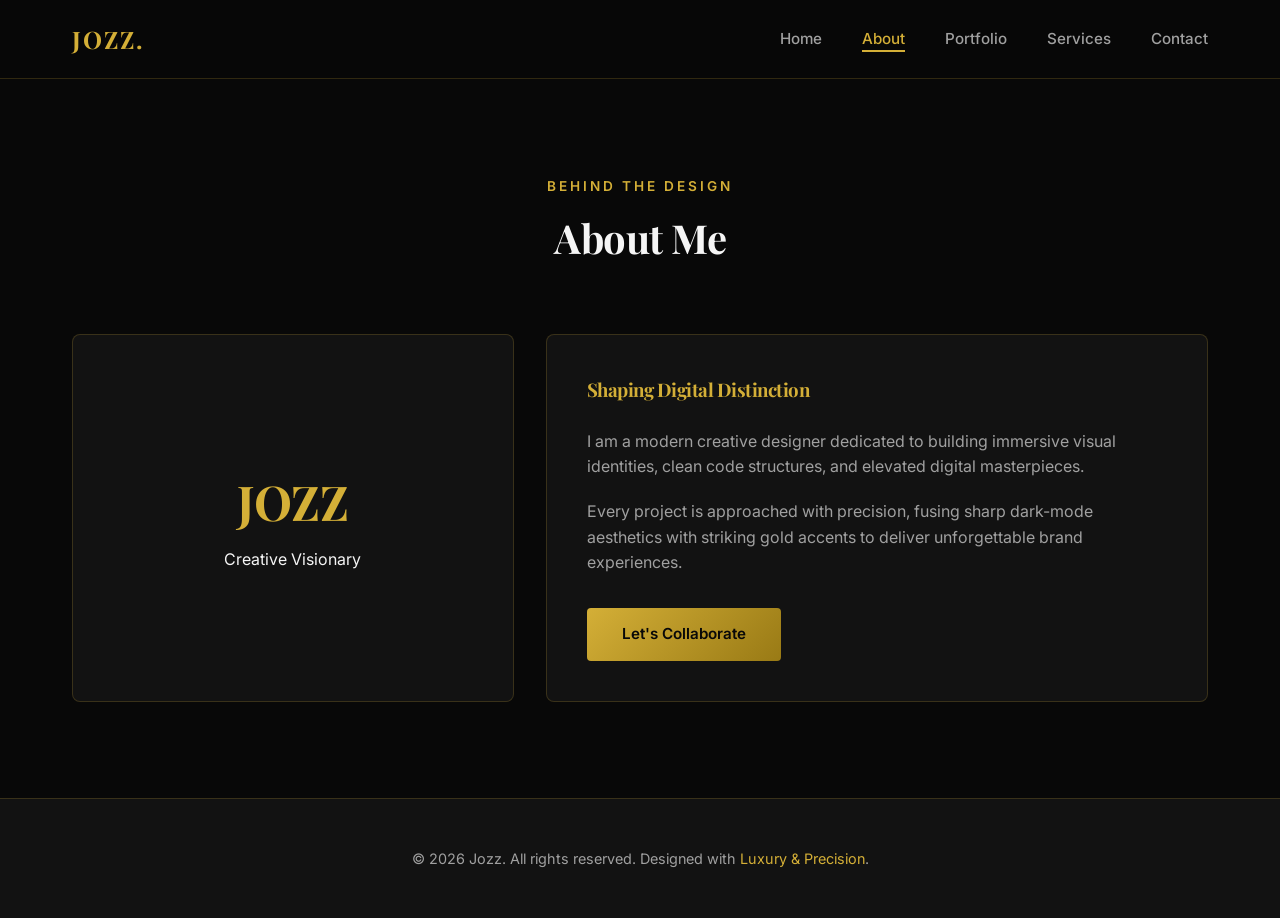
==== about.html @ b56ae539 "Create about.html" ====
<!DOCTYPE html>
<html lang="en">
<head>
<meta charset="UTF-8">
<meta name="viewport" content="width=device-width, initial-scale=1.0">
<title>About | Jozz</title>
<link rel="stylesheet" href="style.css">
<link href="https://fonts.googleapis.com/css2?family=Inter:wght@400;500;600&family=Playfair+Display:wght@700&display=swap" rel="stylesheet">
</head>
<body>
<header>
<div class="nav-container">
<a href="index.html" class="logo">JOZZ.</a>
<nav>
<ul class="nav-links">
<li><a href="index.html">Home</a></li>
<li><a href="about.html">About</a></li>
<li><a href="portfolio.html">Portfolio</a></li>
<li><a href="services.html">Services</a></li>
<li><a href="contact.html">Contact</a></li>
</ul>
</nav>
<div class="menu-toggle">☰</div>
</div>
</header>

<main>
<section class="section">
<div class="section-header">
<span>Behind The Design</span>
<h2>About Me</h2>
</div>
<div class="grid-3" style="grid-template-columns: 1fr 1.5fr;">
<div class="card" style="display:flex; align-items:center; justify-content:center; text-align:center;">
<div>
<h3 style="color: var(--gold); font-size: 3rem; margin-bottom: 0.5rem;">JOZZ</h3>
<p>Creative Visionary</p>
</div>
</div>
<div class="card">
<h3 style="margin-bottom: 1.5rem; color: var(--gold);">Shaping Digital Distinction</h3>
<p style="color: var(--text-muted); margin-bottom: 1.2rem;">I am a modern creative designer dedicated to building immersive visual identities, clean code structures, and elevated digital masterpieces.</p>
<p style="color: var(--text-muted); margin-bottom: 2rem;">Every project is approached with precision, fusing sharp dark-mode aesthetics with striking gold accents to deliver unforgettable brand experiences.</p>
<a href="contact.html" class="btn btn-primary">Let's Collaborate</a>
</div>
</div>
</section>
</main>

<footer>
<p>&copy; 2026 Jozz. All rights reserved. Designed with <span>Luxury & Precision</span>.</p>
</footer>

<script src="script.js"></script>
</body>
</html>
---- style.css ----
:root {
--bg-deep: #080808;
--bg-surface: #121212;
--bg-card: #1a1a1a;
--gold: #D4AF37;
--gold-light: #F3E5AB;
--gold-dark: #997A15;
--text-main: #F5F5F5;
--text-muted: #A0A0A0;
--border-color: rgba(212, 175, 55, 0.2);
--transition: all 0.4s cubic-bezier(0.16, 1, 0.3, 1);
}

* {
margin: 0;
padding: 0;
box-sizing: border-box;
}

html {
scroll-behavior: smooth;
}

body {
background-color: var(--bg-deep);
color: var(--text-main);
font-family: 'Inter', -apple-system, BlinkMacSystemFont, sans-serif;
line-height: 1.6;
overflow-x: hidden;
}

h1, h2, h3, h4, h5, h6 {
font-family: 'Playfair Display', serif;
font-weight: 700;
letter-spacing: -0.5px;
}

a {
text-decoration: none;
color: inherit;
transition: var(--transition);
}

ul {
list-style: none;
}

header {
position: fixed;
top: 0;
left: 0;
width: 100%;
z-index: 1000;
background: rgba(8, 8, 8, 0.85);
backdrop-filter: blur(12px);
border-bottom: 1px solid var(--border-color);
}

.nav-container {
max-width: 1200px;
margin: 0 auto;
padding: 1.25rem 2rem;
display: flex;
justify-content: space-between;
align-items: center;
}

.logo {
font-size: 1.5rem;
font-family: 'Playfair Display', serif;
color: var(--gold);
letter-spacing: 2px;
font-weight: 700;
}

.nav-links {
display: flex;
gap: 2.5rem;
}

.nav-links a {
font-size: 0.95rem;
font-weight: 500;
color: var(--text-muted);
position: relative;
}

.nav-links a:hover,
.nav-links a.active {
color: var(--gold);
}

.nav-links a::after {
content: '';
position: absolute;
width: 0;
height: 2px;
bottom: -4px;
left: 0;
background-color: var(--gold);
transition: var(--transition);
}

.nav-links a:hover::after,
.nav-links a.active::after {
width: 100%;
}

.menu-toggle {
display: none;
cursor: pointer;
font-size: 1.5rem;
color: var(--gold);
}

main {
padding-top: 5rem;
}

.section {
padding: 6rem 2rem;
max-width: 1200px;
margin: 0 auto;
}

.section-header {
text-align: center;
margin-bottom: 4rem;
}

.section-header span {
color: var(--gold);
text-transform: uppercase;
letter-spacing: 3px;
font-size: 0.85rem;
font-weight: 600;
display: block;
margin-bottom: 0.5rem;
}

.section-header h2 {
font-size: 2.5rem;
color: var(--text-main);
}

.hero {
min-height: 90vh;
display: flex;
align-items: center;
justify-content: center;
text-align: center;
padding: 0 2rem;
background: radial-gradient(circle at center, rgba(212, 175, 55, 0.05) 0%, transparent 70%);
}

.hero-content h1 {
font-size: clamp(2.5rem, 5vw, 5rem);
margin-bottom: 1.5rem;
line-height: 1.1;
}

.hero-content h1 span {
color: var(--gold);
background: linear-gradient(135deg, var(--gold-light), var(--gold));
-webkit-background-clip: text;
-webkit-text-fill-color: transparent;
}

.hero-content p {
font-size: 1.15rem;
color: var(--text-muted);
max-width: 600px;
margin: 0 auto 2.5rem auto;
}

.btn-group {
display: flex;
gap: 1rem;
justify-content: center;
}

.btn {
padding: 0.9rem 2.2rem;
border-radius: 4px;
font-weight: 600;
font-size: 0.95rem;
cursor: pointer;
transition: var(--transition);
display: inline-block;
}

.btn-primary {
background: linear-gradient(135deg, var(--gold), var(--gold-dark));
color: var(--bg-deep);
border: none;
}

.btn-primary:hover {
transform: translateY(-2px);
box-shadow: 0 10px 20px rgba(212, 175, 55, 0.2);
}

.btn-outline {
background: transparent;
color: var(--gold);
border: 1px solid var(--gold);
}

.btn-outline:hover {
background: rgba(212, 175, 55, 0.1);
transform: translateY(-2px);
}

.grid-3 {
display: grid;
grid-template-columns: repeat(auto-fit, minmax(320px, 1fr));
gap: 2rem;
}

.card {
background-color: var(--bg-surface);
border: 1px solid var(--border-color);
border-radius: 8px;
padding: 2.5rem;
transition: var(--transition);
}

.card:hover {
transform: translateY(-5px);
border-color: var(--gold);
box-shadow: 0 15px 30px rgba(0,0,0,0.5);
}

.portfolio-grid {
display: grid;
grid-template-columns: repeat(auto-fit, minmax(350px, 1fr));
gap: 2rem;
}

.portfolio-item {
position: relative;
border-radius: 8px;
overflow: hidden;
background: var(--bg-surface);
border: 1px solid var(--border-color);
aspect-ratio: 4/3;
display: flex;
align-items: center;
justify-content: center;
}

.portfolio-placeholder {
width: 100%;
height: 100%;
background: linear-gradient(135deg, #151515, #222222);
display: flex;
flex-direction: column;
align-items: center;
justify-content: center;
padding: 2rem;
text-align: center;
transition: var(--transition);
}

.portfolio-item:hover .portfolio-placeholder {
transform: scale(1.03);
}

.portfolio-placeholder h3 {
color: var(--gold);
margin-bottom: 0.5rem;
font-size: 1.5rem;
}

.portfolio-placeholder p {
color: var(--text-muted);
font-size: 0.9rem;
}

.contact-wrapper {
display: grid;
grid-template-columns: 1fr 1.5fr;
gap: 4rem;
background: var(--bg-surface);
border: 1px solid var(--border-color);
border-radius: 12px;
padding: 3rem;
}

.contact-info h3 {
font-size: 2rem;
margin-bottom: 1rem;
color: var(--gold);
}

.contact-info p {
color: var(--text-muted);
margin-bottom: 2rem;
}

.contact-details {
display: flex;
flex-direction: column;
gap: 1.5rem;
}

.contact-item {
display: flex;
align-items: center;
gap: 1rem;
color: var(--text-main);
font-weight: 500;
}

.contact-item span {
color: var(--gold);
font-size: 1.25rem;
}

.form-group {
margin-bottom: 1.5rem;
}

.form-control {
width: 100%;
padding: 1rem;
background: var(--bg-deep);
border: 1px solid var(--border-color);
border-radius: 6px;
color: var(--text-main);
font-family: inherit;
font-size: 1rem;
transition: var(--transition);
}

.form-control:focus {
outline: none;
border-color: var(--gold);
box-shadow: 0 0 10px rgba(212, 175, 55, 0.1);
}

textarea.form-control {
resize: vertical;
min-height: 150px;
}

footer {
border-top: 1px solid var(--border-color);
padding: 3rem 2rem;
text-align: center;
background: var(--bg-surface);
color: var(--text-muted);
font-size: 0.9rem;
}

footer p span {
color: var(--gold);
}

@media (max-width: 768px) {
.nav-links {
display: none;
flex-direction: column;
position: absolute;
top: 100%;
left: 0;
width: 100%;
background: var(--bg-surface);
padding: 2rem;
border-bottom: 1px solid var(--border-color);
text-align: center;
gap: 1.5rem;
}

.nav-links.active {
display: flex;
}

.menu-toggle {
display: block;
}

.contact-wrapper {
grid-template-columns: 1fr;
padding: 2rem;
gap: 2rem;
}
}
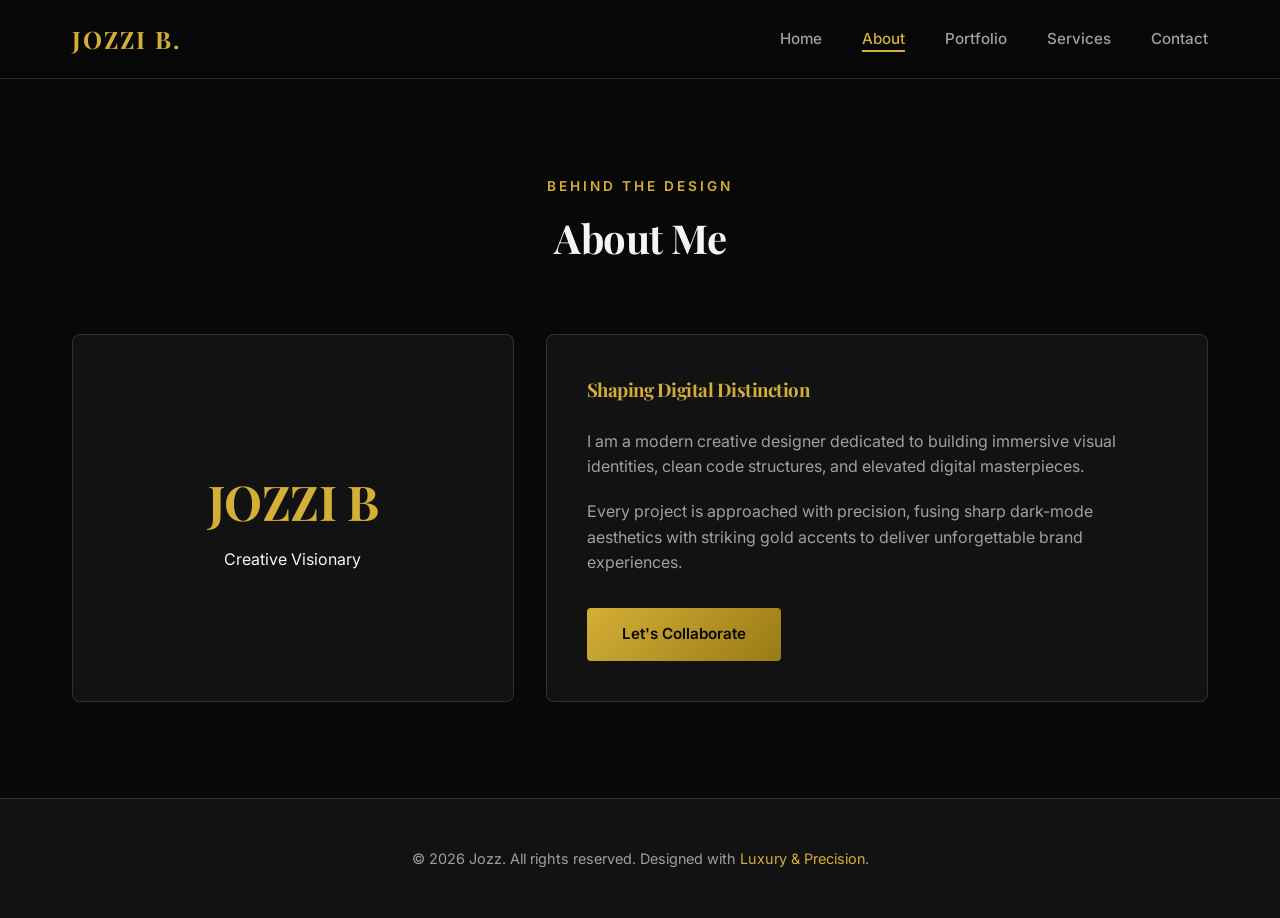
==== commit 47c82dd0: "Update about.html" ====
--- a/about.html
+++ b/about.html
@@ -3,14 +3,14 @@
 <head>
 <meta charset="UTF-8">
 <meta name="viewport" content="width=device-width, initial-scale=1.0">
-<title>About | Jozz</title>
+<title>About | Jozzi B</title>
 <link rel="stylesheet" href="style.css">
 <link href="https://fonts.googleapis.com/css2?family=Inter:wght@400;500;600&family=Playfair+Display:wght@700&display=swap" rel="stylesheet">
 </head>
 <body>
 <header>
 <div class="nav-container">
-<a href="index.html" class="logo">JOZZ.</a>
+<a href="index.html" class="logo">JOZZI B.</a>
 <nav>
 <ul class="nav-links">
 <li><a href="index.html">Home</a></li>
@@ -33,7 +33,7 @@
 <div class="grid-3" style="grid-template-columns: 1fr 1.5fr;">
 <div class="card" style="display:flex; align-items:center; justify-content:center; text-align:center;">
 <div>
-<h3 style="color: var(--gold); font-size: 3rem; margin-bottom: 0.5rem;">JOZZ</h3>
+<h3 style="color: var(--gold); font-size: 3rem; margin-bottom: 0.5rem;">JOZZI B</h3>
 <p>Creative Visionary</p>
 </div>
 </div>
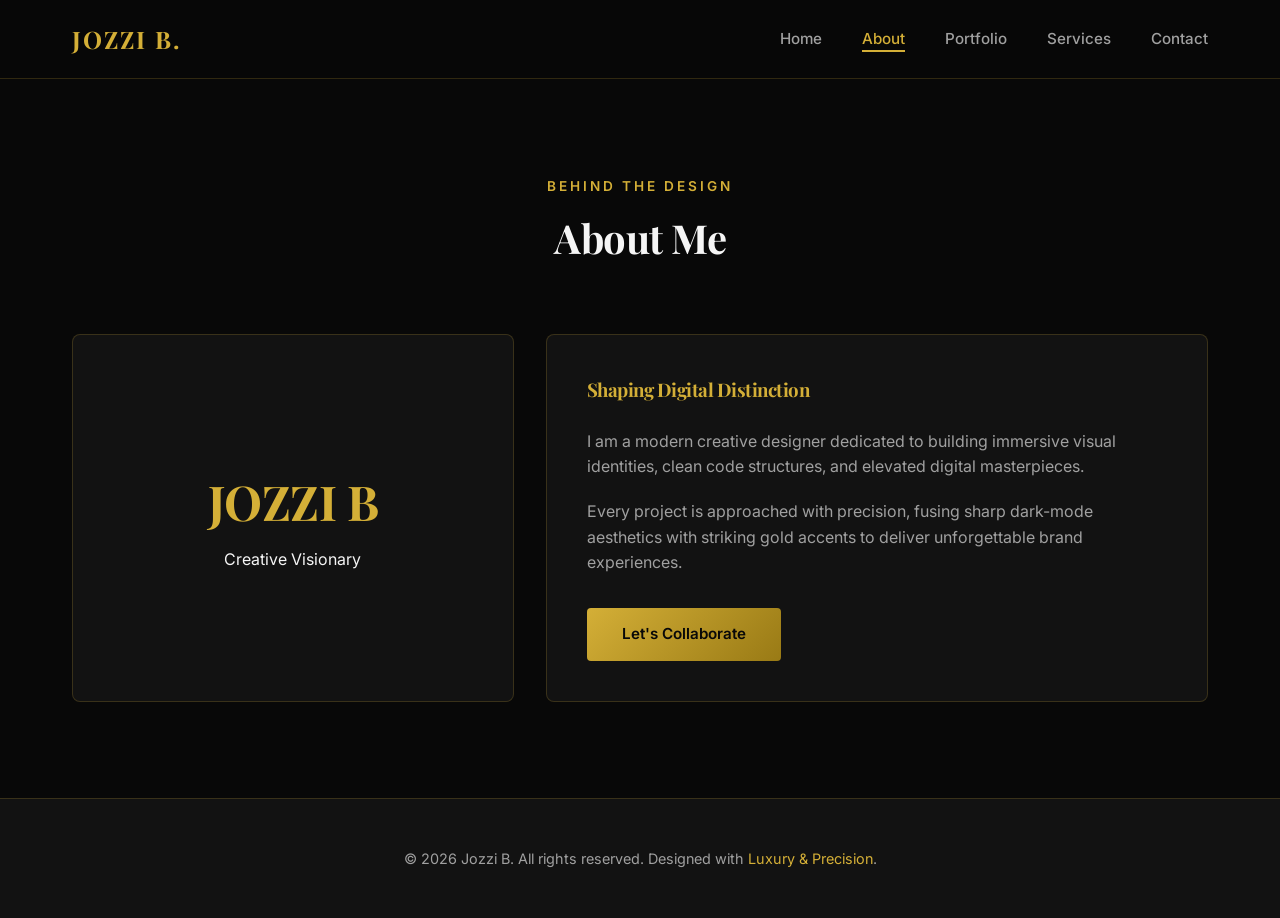
==== commit acb53c8c: "Update about.html" ====
--- a/about.html
+++ b/about.html
@@ -48,7 +48,7 @@
 </main>
 
 <footer>
-<p>&copy; 2026 Jozz. All rights reserved. Designed with <span>Luxury & Precision</span>.</p>
+<p>&copy; 2026 Jozzi B. All rights reserved. Designed with <span>Luxury & Precision</span>.</p>
 </footer>
 
 <script src="script.js"></script>
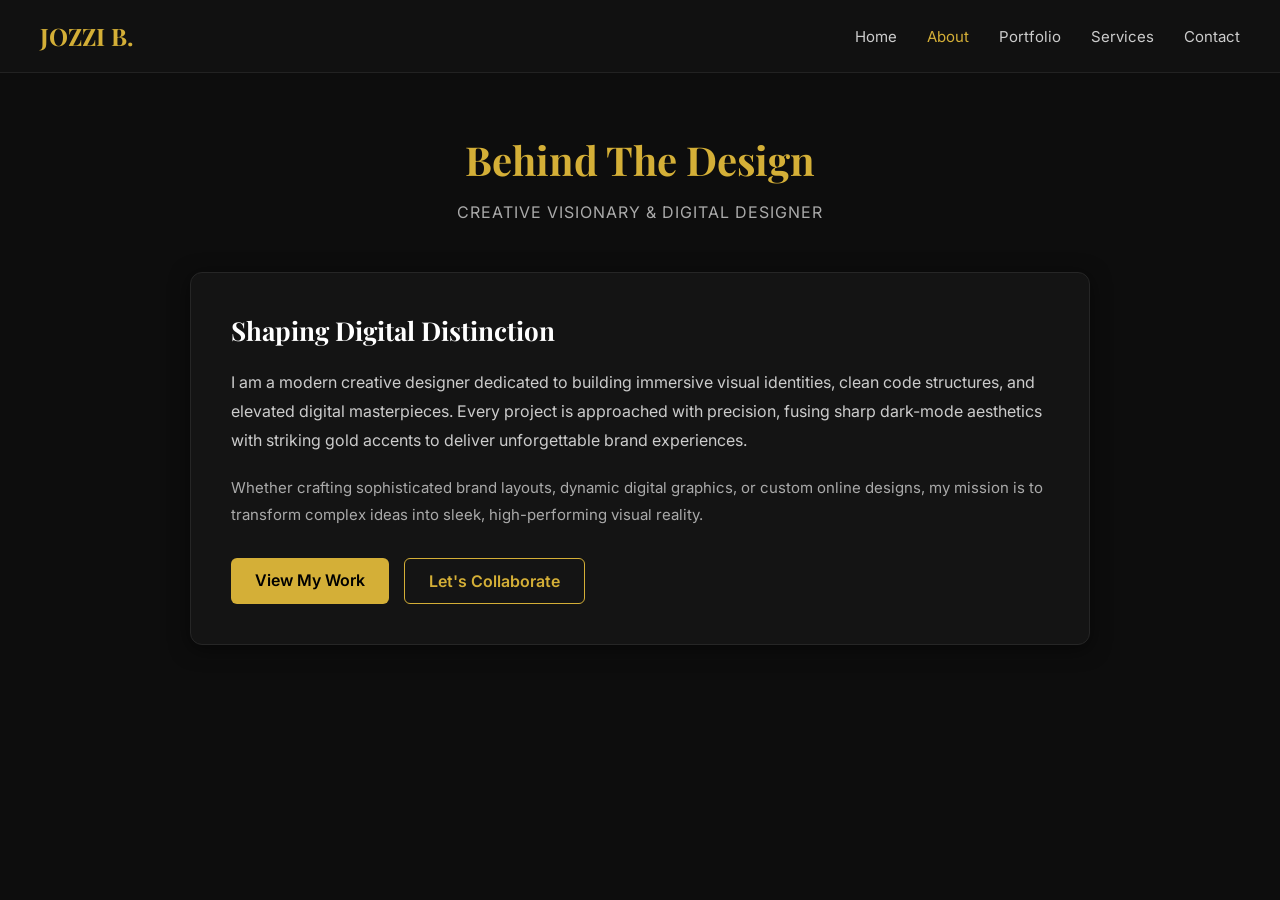
==== commit 9321f0e8: "Update about.html" ====
--- a/about.html
+++ b/about.html
@@ -14,42 +14,36 @@
 <nav>
 <ul class="nav-links">
 <li><a href="index.html">Home</a></li>
-<li><a href="about.html">About</a></li>
+<li><a href="about.html" class="active">About</a></li>
 <li><a href="portfolio.html">Portfolio</a></li>
 <li><a href="services.html">Services</a></li>
 <li><a href="contact.html">Contact</a></li>
 </ul>
 </nav>
-<div class="menu-toggle">☰</div>
+<div class="menu-toggle">≡</div>
 </div>
 </header>
 
-<main>
-<section class="section">
-<div class="section-header">
-<span>Behind The Design</span>
-<h2>About Me</h2>
+<main style="max-width: 900px; margin: 60px auto; padding: 0 20px;">
+<div style="text-align: center; margin-bottom: 50px;">
+<h1 style="color: #d4af37; font-family: 'Playfair Display', serif; font-size: 40px; margin-bottom: 15px;">Behind The Design</h1>
+<p style="color: #aaa; font-size: 16px; letter-spacing: 1px; text-transform: uppercase;">Creative Visionary & Digital Designer</p>
 </div>
-<div class="grid-3" style="grid-template-columns: 1fr 1.5fr;">
-<div class="card" style="display:flex; align-items:center; justify-content:center; text-align:center;">
-<div>
-<h3 style="color: var(--gold); font-size: 3rem; margin-bottom: 0.5rem;">JOZZI B</h3>
-<p>Creative Visionary</p>
+
+<div style="background: #141414; border: 1px solid #262626; border-radius: 12px; padding: 40px; box-shadow: 0 4px 20px rgba(0,0,0,0.5);">
+<h2 style="color: #fff; font-family: 'Playfair Display', serif; font-size: 26px; margin-top: 0; margin-bottom: 20px;">Shaping Digital Distinction</h2>
+<p style="color: #ccc; font-size: 16px; line-height: 1.8; margin-bottom: 20px;">
+I am a modern creative designer dedicated to building immersive visual identities, clean code structures, and elevated digital masterpieces. Every project is approached with precision, fusing sharp dark-mode aesthetics with striking gold accents to deliver unforgettable brand experiences.
+</p>
+<p style="color: #aaa; font-size: 15px; line-height: 1.8; margin-bottom: 30px;">
+Whether crafting sophisticated brand layouts, dynamic digital graphics, or custom online designs, my mission is to transform complex ideas into sleek, high-performing visual reality.
+</p>
+<div style="display: flex; gap: 15px; flex-wrap: wrap;">
+<a href="portfolio.html" style="background: #d4af37; color: #000; padding: 12px 24px; border-radius: 6px; text-decoration: none; font-weight: 600; transition: opacity 0.3s;">View My Work</a>
+<a href="contact.html" style="border: 1px solid #d4af37; color: #d4af37; padding: 12px 24px; border-radius: 6px; text-decoration: none; font-weight: 600; transition: background 0.3s;">Let's Collaborate</a>
 </div>
 </div>
-<div class="card">
-<h3 style="margin-bottom: 1.5rem; color: var(--gold);">Shaping Digital Distinction</h3>
-<p style="color: var(--text-muted); margin-bottom: 1.2rem;">I am a modern creative designer dedicated to building immersive visual identities, clean code structures, and elevated digital masterpieces.</p>
-<p style="color: var(--text-muted); margin-bottom: 2rem;">Every project is approached with precision, fusing sharp dark-mode aesthetics with striking gold accents to deliver unforgettable brand experiences.</p>
-<a href="contact.html" class="btn btn-primary">Let's Collaborate</a>
-</div>
-</div>
-</section>
 </main>
-
-<footer>
-<p>&copy; 2026 Jozzi B. All rights reserved. Designed with <span>Luxury & Precision</span>.</p>
-</footer>
 
 <script src="script.js"></script>
 </body>
--- a/style.css
+++ b/style.css
@@ -1,362 +1,151 @@
-:root {
---bg-deep: #080808;
---bg-surface: #121212;
---bg-card: #1a1a1a;
---gold: #D4AF37;
---gold-light: #F3E5AB;
---gold-dark: #997A15;
---text-main: #F5F5F5;
---text-muted: #A0A0A0;
---border-color: rgba(212, 175, 55, 0.2);
---transition: all 0.4s cubic-bezier(0.16, 1, 0.3, 1);
-}
-
-* {
+/* --- Global Styles & Theme --- */
+body {
+background-color: #0d0d0d;
+color: #fff;
+font-family: 'Inter', sans-serif;
 margin: 0;
 padding: 0;
 box-sizing: border-box;
 }
 
-html {
-scroll-behavior: smooth;
-}
-
-body {
-background-color: var(--bg-deep);
-color: var(--text-main);
-font-family: 'Inter', -apple-system, BlinkMacSystemFont, sans-serif;
-line-height: 1.6;
-overflow-x: hidden;
-}
-
-h1, h2, h3, h4, h5, h6 {
-font-family: 'Playfair Display', serif;
-font-weight: 700;
-letter-spacing: -0.5px;
-}
-
-a {
-text-decoration: none;
-color: inherit;
-transition: var(--transition);
-}
-
-ul {
-list-style: none;
-}
-
+/* --- Navigation Bar --- */
 header {
-position: fixed;
-top: 0;
-left: 0;
-width: 100%;
-z-index: 1000;
-background: rgba(8, 8, 8, 0.85);
-backdrop-filter: blur(12px);
-border-bottom: 1px solid var(--border-color);
+background: #111;
+border-bottom: 1px solid #222;
+padding: 20px 0;
+position: relative;
 }
 
 .nav-container {
 max-width: 1200px;
 margin: 0 auto;
-padding: 1.25rem 2rem;
 display: flex;
 justify-content: space-between;
 align-items: center;
+padding: 0 20px;
 }
 
 .logo {
-font-size: 1.5rem;
+color: #d4af37;
 font-family: 'Playfair Display', serif;
-color: var(--gold);
-letter-spacing: 2px;
-font-weight: 700;
+font-size: 24px;
+font-weight: bold;
+text-decoration: none;
 }
 
 .nav-links {
+list-style: none;
 display: flex;
-gap: 2.5rem;
+gap: 30px;
+margin: 0;
+padding: 0;
 }
 
-.nav-links a {
-font-size: 0.95rem;
-font-weight: 500;
-color: var(--text-muted);
-position: relative;
+.nav-links li a {
+color: #ccc;
+text-decoration: none;
+font-size: 15px;
+transition: color 0.3s ease;
 }
 
-.nav-links a:hover,
-.nav-links a.active {
-color: var(--gold);
-}
-
-.nav-links a::after {
-content: '';
-position: absolute;
-width: 0;
-height: 2px;
-bottom: -4px;
-left: 0;
-background-color: var(--gold);
-transition: var(--transition);
-}
-
-.nav-links a:hover::after,
-.nav-links a.active::after {
-width: 100%;
+.nav-links li a:hover,
+.nav-links li a.active {
+color: #d4af37;
 }
 
 .menu-toggle {
 display: none;
+color: #d4af37;
+font-size: 28px;
 cursor: pointer;
-font-size: 1.5rem;
-color: var(--gold);
 }
 
-main {
-padding-top: 5rem;
-}
-
-.section {
-padding: 6rem 2rem;
+/* --- Portfolio Main & Grid --- */
+.portfolio-main {
+padding: 50px 20px 80px;
 max-width: 1200px;
 margin: 0 auto;
 }
 
-.section-header {
+.portfolio-header {
 text-align: center;
-margin-bottom: 4rem;
+margin-bottom: 50px;
 }
 
-.section-header span {
-color: var(--gold);
-text-transform: uppercase;
-letter-spacing: 3px;
-font-size: 0.85rem;
-font-weight: 600;
-display: block;
-margin-bottom: 0.5rem;
+.portfolio-header h1 {
+color: #d4af37;
+font-family: 'Playfair Display', serif;
+font-size: 38px;
+margin-bottom: 10px;
 }
 
-.section-header h2 {
-font-size: 2.5rem;
-color: var(--text-main);
-}
-
-.hero {
-min-height: 90vh;
-display: flex;
-align-items: center;
-justify-content: center;
-text-align: center;
-padding: 0 2rem;
-background: radial-gradient(circle at center, rgba(212, 175, 55, 0.05) 0%, transparent 70%);
-}
-
-.hero-content h1 {
-font-size: clamp(2.5rem, 5vw, 5rem);
-margin-bottom: 1.5rem;
-line-height: 1.1;
-}
-
-.hero-content h1 span {
-color: var(--gold);
-background: linear-gradient(135deg, var(--gold-light), var(--gold));
--webkit-background-clip: text;
--webkit-text-fill-color: transparent;
-}
-
-.hero-content p {
-font-size: 1.15rem;
-color: var(--text-muted);
-max-width: 600px;
-margin: 0 auto 2.5rem auto;
-}
-
-.btn-group {
-display: flex;
-gap: 1rem;
-justify-content: center;
-}
-
-.btn {
-padding: 0.9rem 2.2rem;
-border-radius: 4px;
-font-weight: 600;
-font-size: 0.95rem;
-cursor: pointer;
-transition: var(--transition);
-display: inline-block;
-}
-
-.btn-primary {
-background: linear-gradient(135deg, var(--gold), var(--gold-dark));
-color: var(--bg-deep);
-border: none;
-}
-
-.btn-primary:hover {
-transform: translateY(-2px);
-box-shadow: 0 10px 20px rgba(212, 175, 55, 0.2);
-}
-
-.btn-outline {
-background: transparent;
-color: var(--gold);
-border: 1px solid var(--gold);
-}
-
-.btn-outline:hover {
-background: rgba(212, 175, 55, 0.1);
-transform: translateY(-2px);
-}
-
-.grid-3 {
-display: grid;
-grid-template-columns: repeat(auto-fit, minmax(320px, 1fr));
-gap: 2rem;
-}
-
-.card {
-background-color: var(--bg-surface);
-border: 1px solid var(--border-color);
-border-radius: 8px;
-padding: 2.5rem;
-transition: var(--transition);
-}
-
-.card:hover {
-transform: translateY(-5px);
-border-color: var(--gold);
-box-shadow: 0 15px 30px rgba(0,0,0,0.5);
+.portfolio-header p {
+color: #aaa;
+font-size: 16px;
+margin: 0;
 }
 
 .portfolio-grid {
 display: grid;
-grid-template-columns: repeat(auto-fit, minmax(350px, 1fr));
-gap: 2rem;
+grid-template-columns: repeat(auto-fit, minmax(260px, 1fr));
+gap: 30px;
 }
 
-.portfolio-item {
-position: relative;
-border-radius: 8px;
+.portfolio-card {
+background: #141414;
+border: 1px solid #262626;
+border-radius: 12px;
 overflow: hidden;
-background: var(--bg-surface);
-border: 1px solid var(--border-color);
-aspect-ratio: 4/3;
-display: flex;
-align-items: center;
-justify-content: center;
+text-decoration: none;
+display: block;
+transition: transform 0.3s ease, border-color 0.3s ease, box-shadow 0.3s ease;
+box-shadow: 0 4px 15px rgba(0,0,0,0.4);
 }
 
-.portfolio-placeholder {
+.portfolio-card:hover {
+border-color: #d4af37;
+transform: translateY(-6px);
+box-shadow: 0 8px 25px rgba(212, 175, 55, 0.15);
+}
+
+.card-image-container {
+width: 100%;
+height: 240px;
+background: #1f1f1f;
+overflow: hidden;
+}
+
+.card-image-container img {
 width: 100%;
 height: 100%;
-background: linear-gradient(135deg, #151515, #222222);
-display: flex;
-flex-direction: column;
-align-items: center;
-justify-content: center;
-padding: 2rem;
-text-align: center;
-transition: var(--transition);
+object-fit: cover;
+display: block;
+transition: transform 0.4s ease;
 }
 
-.portfolio-item:hover .portfolio-placeholder {
+.portfolio-card:hover .card-image-container img {
 transform: scale(1.03);
 }
 
-.portfolio-placeholder h3 {
-color: var(--gold);
-margin-bottom: 0.5rem;
-font-size: 1.5rem;
+.portfolio-info {
+padding: 22px;
 }
 
-.portfolio-placeholder p {
-color: var(--text-muted);
-font-size: 0.9rem;
+.portfolio-info h3 {
+color: #fff;
+margin: 0 0 8px 0;
+font-size: 20px;
+font-family: 'Playfair Display', serif;
 }
 
-.contact-wrapper {
-display: grid;
-grid-template-columns: 1fr 1.5fr;
-gap: 4rem;
-background: var(--bg-surface);
-border: 1px solid var(--border-color);
-border-radius: 12px;
-padding: 3rem;
+.portfolio-info p {
+color: #999;
+font-size: 14px;
+line-height: 1.5;
+margin: 0;
 }
 
-.contact-info h3 {
-font-size: 2rem;
-margin-bottom: 1rem;
-color: var(--gold);
-}
-
-.contact-info p {
-color: var(--text-muted);
-margin-bottom: 2rem;
-}
-
-.contact-details {
-display: flex;
-flex-direction: column;
-gap: 1.5rem;
-}
-
-.contact-item {
-display: flex;
-align-items: center;
-gap: 1rem;
-color: var(--text-main);
-font-weight: 500;
-}
-
-.contact-item span {
-color: var(--gold);
-font-size: 1.25rem;
-}
-
-.form-group {
-margin-bottom: 1.5rem;
-}
-
-.form-control {
-width: 100%;
-padding: 1rem;
-background: var(--bg-deep);
-border: 1px solid var(--border-color);
-border-radius: 6px;
-color: var(--text-main);
-font-family: inherit;
-font-size: 1rem;
-transition: var(--transition);
-}
-
-.form-control:focus {
-outline: none;
-border-color: var(--gold);
-box-shadow: 0 0 10px rgba(212, 175, 55, 0.1);
-}
-
-textarea.form-control {
-resize: vertical;
-min-height: 150px;
-}
-
-footer {
-border-top: 1px solid var(--border-color);
-padding: 3rem 2rem;
-text-align: center;
-background: var(--bg-surface);
-color: var(--text-muted);
-font-size: 0.9rem;
-}
-
-footer p span {
-color: var(--gold);
-}
-
+/* --- Responsive Mobile Menu --- */
 @media (max-width: 768px) {
 .nav-links {
 display: none;
@@ -365,11 +154,11 @@
 top: 100%;
 left: 0;
 width: 100%;
-background: var(--bg-surface);
-padding: 2rem;
-border-bottom: 1px solid var(--border-color);
+background: #111;
+padding: 20px 0;
 text-align: center;
-gap: 1.5rem;
+border-bottom: 1px solid #222;
+box-shadow: 0 10px 20px rgba(0,0,0,0.5);
 }
 
 .nav-links.active {
@@ -379,10 +168,4 @@
 .menu-toggle {
 display: block;
 }
-
-.contact-wrapper {
-grid-template-columns: 1fr;
-padding: 2rem;
-gap: 2rem;
 }
-}
